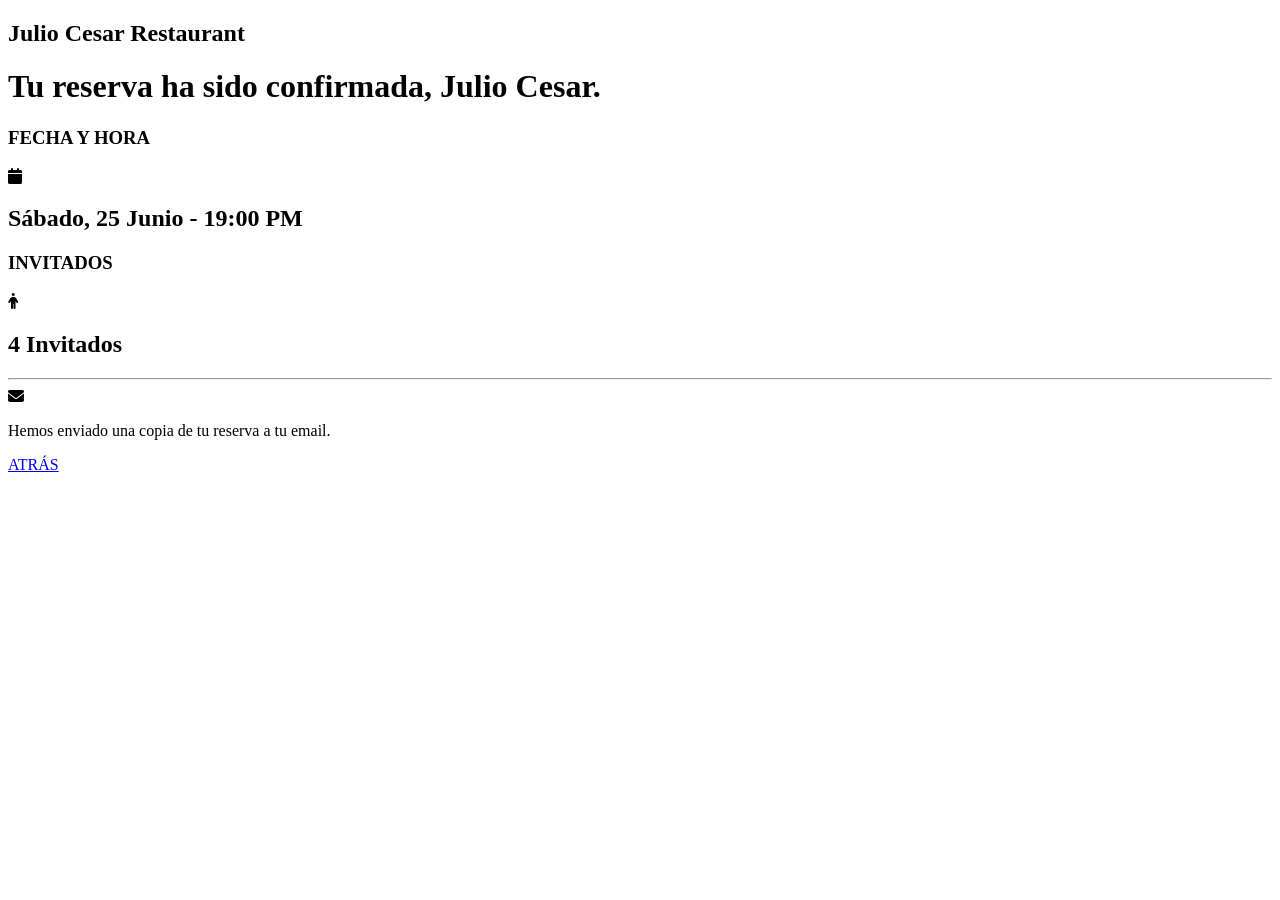
==== frontend/html/confirmacion.html @ 8170874b "agregando confirmacion html" ====
<!DOCTYPE html>
<html lang="en">
<head>
    <meta charset="UTF-8">
    <meta name="viewport" content="width=device-width, initial-scale=1.0">
    <title>Julio Cesar Restaurant</title>
    <link rel="stylesheet" href="../css/confirmacion.css">
    <link rel="stylesheet"
href="https://cdnjs.cloudflare.com/ajax/libs/font-awesome/6.5.1/css/all.min.css">
</head>
<body>
    <nav>
        <h2>Julio Cesar Restaurant</h2>
    </nav>
    <div class="container">
        <div class="titulo">
            <h1>Tu reserva ha sido confirmada, Julio Cesar.</h1>
        </div>
        <div class="fecha">
            <h3>FECHA Y HORA</h3>
            <div class="fecha-content">
                <i class="fa-solid fa-calendar"></i>
                <h2>Sábado, 25 Junio - 19:00 PM</h2>
            </div>
        </div>
        <div class="invitados">
            <h3>INVITADOS</h3>
            <div class="invitados-content">
                <i class="fa-solid fa-person"></i>
                <h2>4 Invitados</h2>
            </div>
        </div>
        <div class="email">
            <hr>
            <div class="email-content">
                <i class="fa-solid fa-envelope"></i>
                <p>Hemos enviado una copia de tu reserva a tu email.</p>
            </div>
        </div>
    </div>
    <a href="reservar_mesa.html" class="btn-volver">ATRÁS</a>
</body>
</html>
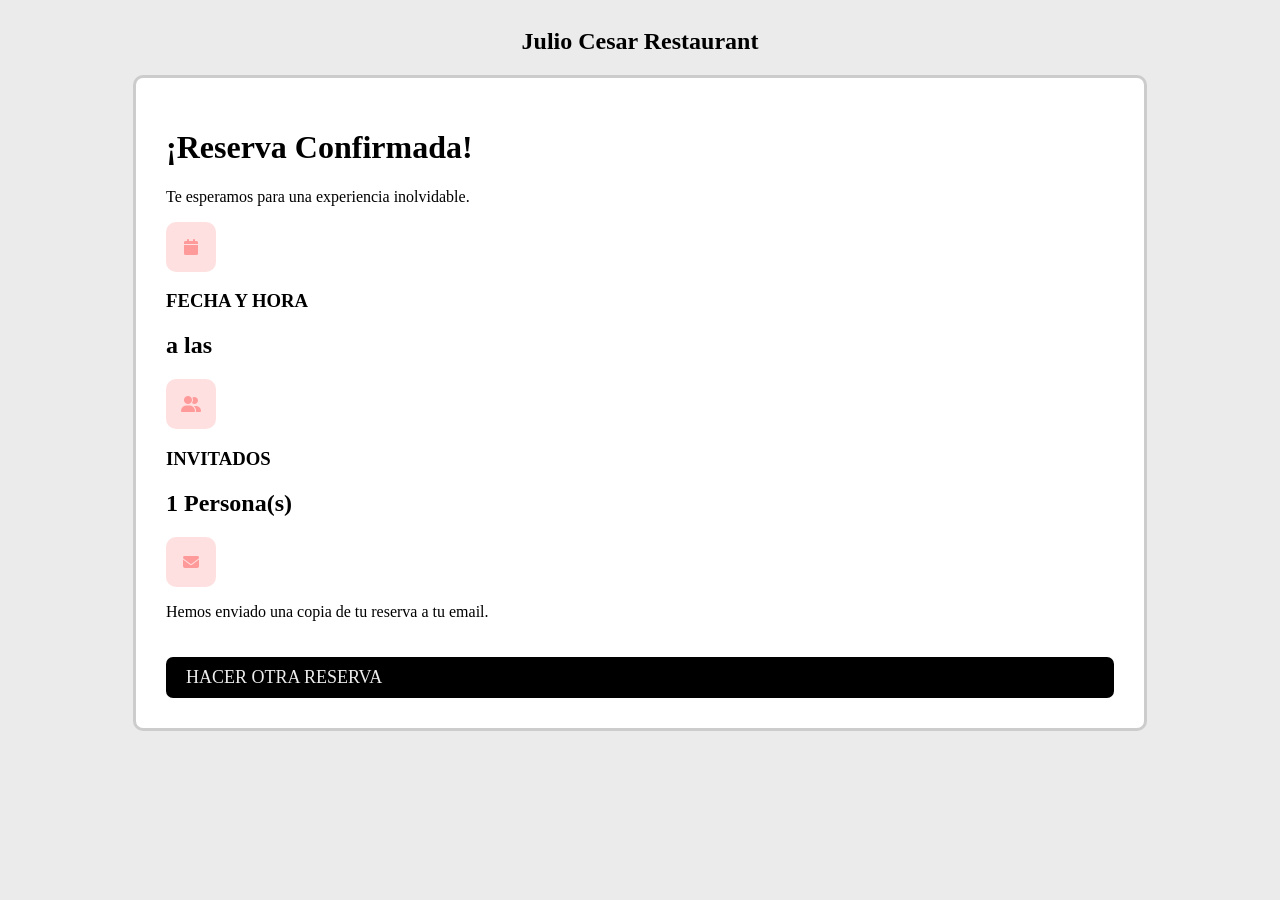
==== commit 455ec2fd: "mejora" ====
--- a/frontend/html/confirmacion.html
+++ b/frontend/html/confirmacion.html
@@ -1,43 +1,61 @@
 <!DOCTYPE html>
-<html lang="en">
+<html lang="es">
 <head>
     <meta charset="UTF-8">
-    <meta name="viewport" content="width=device-width, initial-scale=1.0">
-    <title>Julio Cesar Restaurant</title>
+    <meta name="viewport" content="width=device-width, initial-scale=1.0, maximum-scale=1.0, user-scalable=no">
+    <title>Reserva Confirmada</title>
     <link rel="stylesheet" href="../css/confirmacion.css">
-    <link rel="stylesheet"
-href="https://cdnjs.cloudflare.com/ajax/libs/font-awesome/6.5.1/css/all.min.css">
+    <link rel="stylesheet" href="https://cdnjs.cloudflare.com/ajax/libs/font-awesome/6.5.1/css/all.min.css">
 </head>
 <body>
     <nav>
         <h2>Julio Cesar Restaurant</h2>
     </nav>
-    <div class="container">
+    <main class="container">
         <div class="titulo">
-            <h1>Tu reserva ha sido confirmada, Julio Cesar.</h1>
+            <h1>¡Reserva Confirmada!</h1>
+            <p>Te esperamos para una experiencia inolvidable.</p>
         </div>
-        <div class="fecha">
-            <h3>FECHA Y HORA</h3>
-            <div class="fecha-content">
+        
+        <div class="resumen-card">
+            <div class="fila-resumen">
                 <i class="fa-solid fa-calendar"></i>
-                <h2>Sábado, 25 Junio - 19:00 PM</h2>
+                <div>
+                    <h3>FECHA Y HORA</h3>
+                    <h2 id="conf-fecha-hora">Cargando...</h2>
+                </div>
+            </div>
+            
+            <div class="fila-resumen">
+                <i class="fa-solid fa-user-group"></i>
+                <div>
+                    <h3>INVITADOS</h3>
+                    <h2 id="conf-invitados">Cargando...</h2>
+                </div>
             </div>
         </div>
-        <div class="invitados">
-            <h3>INVITADOS</h3>
-            <div class="invitados-content">
-                <i class="fa-solid fa-person"></i>
-                <h2>4 Invitados</h2>
-            </div>
+
+        <div class="email-nota">
+            <i class="fa-solid fa-envelope"></i>
+            <p>Hemos enviado una copia de tu reserva a tu email.</p>
         </div>
-        <div class="email">
-            <hr>
-            <div class="email-content">
-                <i class="fa-solid fa-envelope"></i>
-                <p>Hemos enviado una copia de tu reserva a tu email.</p>
-            </div>
-        </div>
-    </div>
-    <a href="reservar_mesa.html" class="btn-volver">ATRÁS</a>
+        
+        <a href="reservar_mesa.html" class="btn-volver">HACER OTRA RESERVA</a>
+    </main>
+
+    <script>
+        // Leer datos del localStorage para mostrarlos dinámicamente
+        document.addEventListener("DOMContentLoaded", () => {
+            const invitados = localStorage.getItem('reserva_invitados') || '1';
+            const fecha = localStorage.getItem('reserva_fecha') || '';
+            const hora = localStorage.getItem('reserva_hora') || '';
+
+            document.getElementById('conf-invitados').innerText = `${invitados} Persona(s)`;
+            
+            // Formatear la hora quitando los segundos (ej. de 19:00:00 a 19:00)
+            const horaFormateada = hora.substring(0, 5); 
+            document.getElementById('conf-fecha-hora').innerText = `${fecha} a las ${horaFormateada}`;
+        });
+    </script>
 </body>
 </html>
--- a/frontend/css/confirmacion.css
+++ b/frontend/css/confirmacion.css
@@ -0,0 +1,58 @@
+nav h2 {
+    text-align: center;
+}
+body {
+    display: flex;
+    flex-direction: column;
+    align-items: center;
+    background-color: rgb(235, 235, 235)
+}
+.container {
+    display: flex;
+    flex-direction: column;
+    background-color: white;
+    width: 75%;
+    border: 3px solid rgba(0, 0, 0, 0.2);
+    border-radius: 10px;
+    padding: 30px;
+}
+.fecha-content, .invitados-content, .email-content {
+    display: flex;
+    align-items: center;
+    gap: 20px;
+    margin: 0 20px 0 20px;
+}
+.fecha h3, .invitados h3 {
+    margin-bottom: 0;
+}
+.container i {
+    display: flex;
+    justify-content: center;
+    align-items: center;
+    width: 50px;
+    height: 50px;
+    border-radius: 10px;
+    background-color: rgba(255, 177, 177, 0.4);
+    color: rgba(255, 107, 107, 0.6);
+}
+.email hr {
+    border: 2px solid rgb(154, 154, 154, 0.6);
+}
+.email-content {
+    margin-top: 20px;
+    font-size: 22px;
+}
+.btn-volver {
+    margin-top: 20px;
+    padding: 10px 20px 10px 20px;
+    border-radius: 7px;
+    background-color: black;
+    color: rgb(238, 238, 238);
+    font-size: 18px;
+    text-decoration: none;
+    transition: 0.3s;
+}
+.btn-volver:hover {
+    background-color: rgb(50, 50, 50, 0.9);
+    color: white;
+}
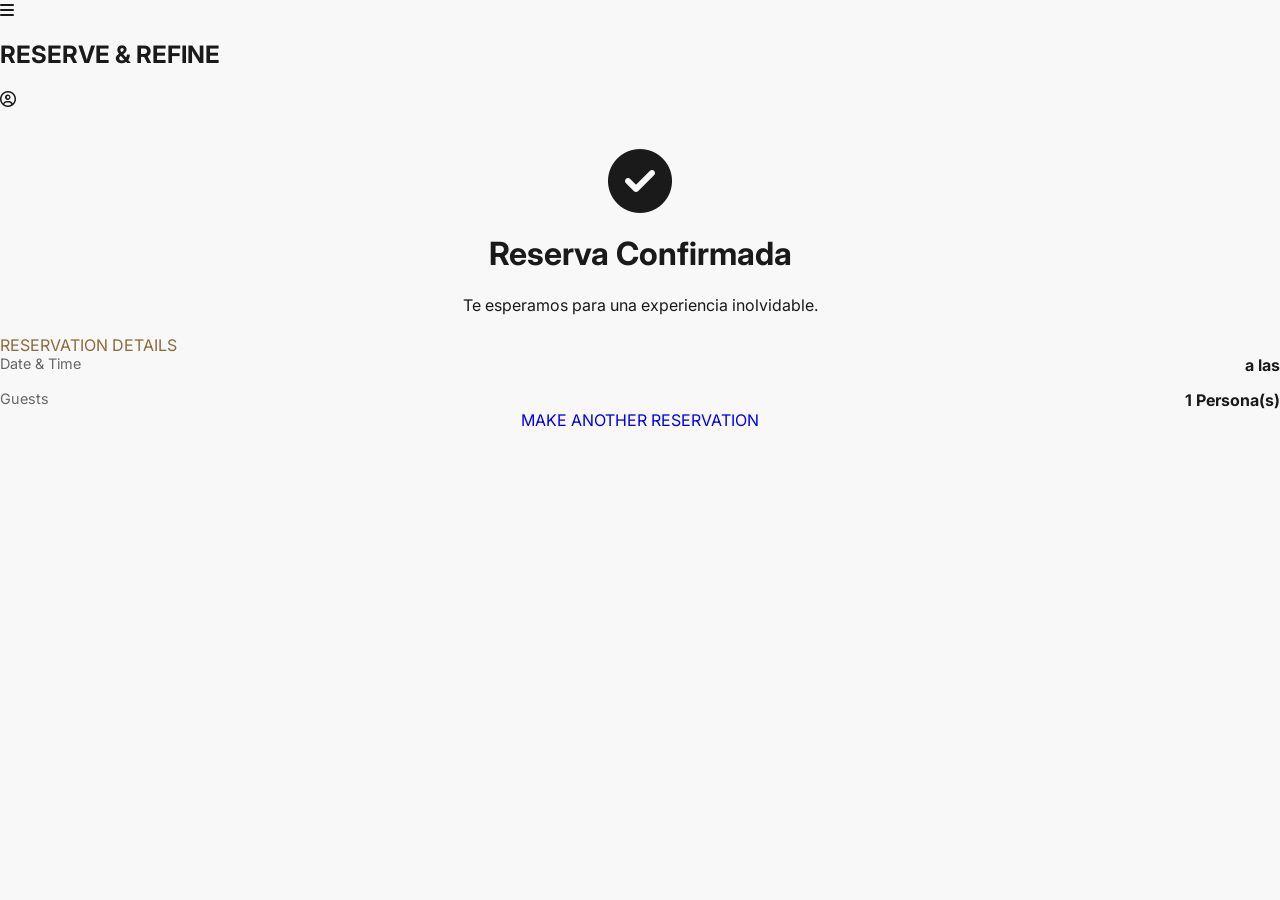
==== commit cb19fc08: "ds" ====
--- a/frontend/html/confirmacion.html
+++ b/frontend/html/confirmacion.html
@@ -4,55 +4,52 @@
     <meta charset="UTF-8">
     <meta name="viewport" content="width=device-width, initial-scale=1.0, maximum-scale=1.0, user-scalable=no">
     <title>Reserva Confirmada</title>
-    <link rel="stylesheet" href="../css/confirmacion.css">
+    <link rel="stylesheet" href="../css/global.css">
     <link rel="stylesheet" href="https://cdnjs.cloudflare.com/ajax/libs/font-awesome/6.5.1/css/all.min.css">
 </head>
 <body>
-    <nav>
-        <h2>Julio Cesar Restaurant</h2>
-    </nav>
-    <main class="container">
-        <div class="titulo">
-            <h1>¡Reserva Confirmada!</h1>
-            <p>Te esperamos para una experiencia inolvidable.</p>
-        </div>
+    <div class="app-container">
+        <header>
+            <i class="fa-solid fa-bars"></i>
+            <h2>RESERVE & REFINE</h2>
+            <i class="fa-regular fa-circle-user"></i>
+        </header>
         
-        <div class="resumen-card">
-            <div class="fila-resumen">
-                <i class="fa-solid fa-calendar"></i>
-                <div>
-                    <h3>FECHA Y HORA</h3>
-                    <h2 id="conf-fecha-hora">Cargando...</h2>
+        <main>
+            <div style="text-align: center; margin: 40px 0 20px;">
+                <i class="fa-solid fa-circle-check" style="font-size: 4rem; color: var(--accent-gold);"></i>
+                <h1>Reserva Confirmada</h1>
+                <p class="subtitle">Te esperamos para una experiencia inolvidable.</p>
+            </div>
+            
+            <div class="card" style="background-color: var(--accent-gold-light); border-color: var(--accent-gold);">
+                <div class="card-header" style="color: #8C6A3B;"><span>RESERVATION DETAILS</span></div>
+                <div style="display: flex; flex-direction: column; gap: 15px;">
+                    <div style="display: flex; justify-content: space-between;">
+                        <span style="color: #666; font-size: 0.9rem;">Date & Time</span>
+                        <strong id="conf-fecha-hora">...</strong>
+                    </div>
+                    <div style="display: flex; justify-content: space-between;">
+                        <span style="color: #666; font-size: 0.9rem;">Guests</span>
+                        <strong id="conf-invitados">...</strong>
+                    </div>
                 </div>
             </div>
-            
-            <div class="fila-resumen">
-                <i class="fa-solid fa-user-group"></i>
-                <div>
-                    <h3>INVITADOS</h3>
-                    <h2 id="conf-invitados">Cargando...</h2>
-                </div>
+
+            <div class="bottom-action">
+                <a href="reservar_mesa.html" class="btn-main" style="text-align: center; display: block; text-decoration: none;">
+                    MAKE ANOTHER RESERVATION
+                </a>
             </div>
-        </div>
-
-        <div class="email-nota">
-            <i class="fa-solid fa-envelope"></i>
-            <p>Hemos enviado una copia de tu reserva a tu email.</p>
-        </div>
-        
-        <a href="reservar_mesa.html" class="btn-volver">HACER OTRA RESERVA</a>
-    </main>
+        </main>
+    </div>
 
     <script>
-        // Leer datos del localStorage para mostrarlos dinámicamente
         document.addEventListener("DOMContentLoaded", () => {
             const invitados = localStorage.getItem('reserva_invitados') || '1';
             const fecha = localStorage.getItem('reserva_fecha') || '';
             const hora = localStorage.getItem('reserva_hora') || '';
-
-            document.getElementById('conf-invitados').innerText = `${invitados} Persona(s)`;
-            
-            // Formatear la hora quitando los segundos (ej. de 19:00:00 a 19:00)
+            document.getElementById('conf-invitados').innerText = invitados == 0 ? "Ir solo (0)" : `${invitados} Persona(s)`;
             const horaFormateada = hora.substring(0, 5); 
             document.getElementById('conf-fecha-hora').innerText = `${fecha} a las ${horaFormateada}`;
         });
--- a/frontend/css/global.css
+++ b/frontend/css/global.css
@@ -0,0 +1,247 @@
+/* Importar tipografía elegante */
+@import url('https://fonts.googleapis.com/css2?family=Playfair+Display:ital,wght@0,600;1,600&family=Inter:wght@300;400;600&display=swap');
+
+body {
+    background-color: #F8F8F8;
+    font-family: 'Inter', sans-serif;
+    margin: 0;
+    padding: 0;
+    color: #1A1A1A;
+}
+
+nav {
+    background-color: #F8F8F8;
+    padding: 20px 0;
+    border-bottom: 1px solid #EAEAEA;
+    position: sticky;
+    top: 0;
+    z-index: 100;
+}
+
+nav h2 {
+    text-align: center;
+    margin: 0;
+    font-family: 'Playfair Display', serif;
+    font-size: 1.5rem;
+    letter-spacing: 1px;
+}
+
+/* Contenedor centralizado y optimizado para móvil */
+.container {
+    max-width: 450px; /* Tamaño máximo para que se vea como app en PC */
+    margin: 0 auto;
+    padding: 30px 20px;
+    box-sizing: border-box;
+}
+
+.titulo h1 {
+    font-family: 'Playfair Display', serif;
+    font-size: 2.2rem;
+    margin-bottom: 10px;
+    text-align: center;
+}
+
+.titulo p, .subtitulo {
+    text-align: center;
+    color: #666;
+    font-size: 0.95rem;
+    line-height: 1.5;
+    margin-bottom: 30px;
+}
+
+/* Bloques de formularios (Paso 1 y Paso 2) */
+form {
+    display: flex;
+    flex-direction: column;
+    gap: 20px;
+}
+
+.bloque, .input-group {
+    background-color: #FFFFFF;
+    border: 1px solid #EAEAEA;
+    border-radius: 12px;
+    padding: 20px;
+    box-shadow: 0 2px 8px rgba(0,0,0,0.02);
+}
+
+.bloque h5, .input-group label {
+    margin: 0 0 15px 0;
+    font-size: 0.8rem;
+    letter-spacing: 1px;
+    color: #888;
+    text-transform: uppercase;
+}
+
+/* Inputs y Textareas */
+input[type="text"], input[type="email"], input[type="tel"], input[type="date"], textarea {
+    width: 100%;
+    border: none;
+    border-bottom: 1px solid #EAEAEA;
+    padding: 10px 0;
+    font-size: 1rem;
+    font-family: 'Inter', sans-serif;
+    box-sizing: border-box;
+    background-color: transparent;
+    transition: 0.3s;
+}
+
+input:focus, textarea:focus {
+    outline: none;
+    border-bottom: 1px solid #111;
+}
+
+/* Botones principales (Negros, redondeados y anchos) */
+.btn-submit, .btn-volver {
+    background-color: #111;
+    color: #FFF;
+    width: 100%;
+    padding: 18px;
+    border-radius: 10px;
+    font-size: 1rem;
+    font-weight: 600;
+    border: none;
+    cursor: pointer;
+    text-align: center;
+    text-decoration: none;
+    box-sizing: border-box;
+    transition: 0.2s;
+    margin-top: 10px;
+}
+
+.btn-submit:active, .btn-volver:active {
+    transform: scale(0.98);
+}
+
+/* Estilos de Radio Buttons (Calendario e invitados) */
+.numero-invitados, .bloques-tiempo {
+    display: flex;
+    flex-wrap: wrap;
+    gap: 10px;
+    justify-content: center;
+}
+
+.opcion-invitado input, .bloques-tiempo input {
+    display: none;
+}
+
+.opcion-invitado label, .bloques-tiempo label {
+    display: flex;
+    align-items: center;
+    justify-content: center;
+    border: 1px solid #CCC;
+    border-radius: 50%;
+    width: 45px;
+    height: 45px;
+    font-weight: 600;
+    cursor: pointer;
+    transition: all 0.2s;
+}
+
+.bloques-tiempo label {
+    border-radius: 8px;
+    width: auto;
+    padding: 10px 15px;
+}
+
+.opcion-invitado input:checked + label, .bloques-tiempo input:checked + label {
+    background-color: #F0E6D2; /* Color crema del mockup */
+    color: #8C6A3B;
+    border-color: #D4BE98;
+}
+
+/* --- Específico para Confirmación --- */
+.resumen-card {
+    background-color: #FFF;
+    border-radius: 12px;
+    padding: 25px;
+    border: 1px solid #EAEAEA;
+    margin-bottom: 20px;
+}
+
+.fila-resumen {
+    display: flex;
+    align-items: center;
+    gap: 20px;
+    margin-bottom: 25px;
+}
+
+.fila-resumen:last-child {
+    margin-bottom: 0;
+}
+
+.fila-resumen i {
+    font-size: 1.5rem;
+    color: #8C6A3B;
+    background-color: #F0E6D2;
+    padding: 15px;
+    border-radius: 10px;
+}
+
+.fila-resumen h3 { margin: 0 0 5px 0; font-size: 0.8rem; color: #888; }
+.fila-resumen h2 { margin: 0; font-size: 1.1rem; }
+
+.email-nota {
+    display: flex;
+    align-items: center;
+    gap: 15px;
+    background-color: #E9ECEF;
+    padding: 15px;
+    border-radius: 10px;
+    margin-bottom: 30px;
+    font-size: 0.9rem;
+    color: #555;
+}
+
+
+/* 📅 Calendario Interactivo (Grid) */
+.calendar-header {
+    display: flex;
+    justify-content: space-between;
+    align-items: center;
+    margin-bottom: 20px;
+}
+.calendar-header h3 {
+    margin: 0;
+    font-family: 'Playfair Display', serif;
+    font-size: 1.2rem;
+}
+.calendar-header i { cursor: pointer; color: var(--text-muted); }
+
+.calendar-grid {
+    display: grid;
+    grid-template-columns: repeat(7, 1fr);
+    gap: 10px;
+    text-align: center;
+}
+
+.day-name {
+    font-size: 0.75rem;
+    color: var(--text-muted);
+    font-weight: 600;
+    margin-bottom: 5px;
+}
+
+.calendar-grid input { display: none; }
+
+.calendar-grid label {
+    display: flex;
+    align-items: center;
+    justify-content: center;
+    width: 38px;
+    height: 38px;
+    border-radius: 50%;
+    margin: 0 auto;
+    cursor: pointer;
+    font-weight: 500;
+    transition: all 0.2s;
+}
+
+.calendar-grid label:hover { background-color: var(--border-color); }
+
+.calendar-grid input:checked + label {
+    background-color: var(--accent-gold);
+    color: #fff;
+    box-shadow: 0 4px 10px rgba(185, 141, 88, 0.4);
+}
+
+.day-empty { width: 38px; height: 38px; } /* Para rellenar días en blanco del mes */
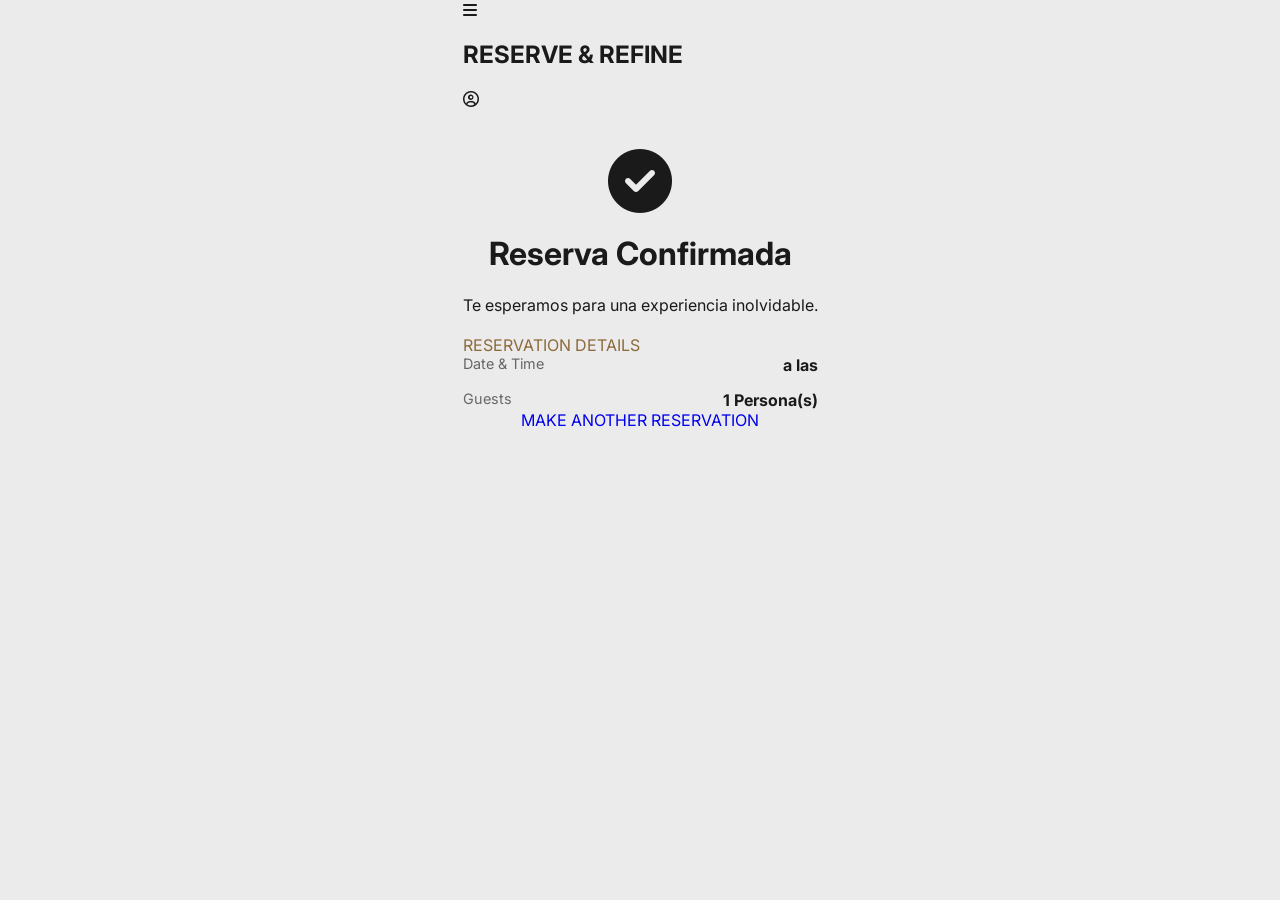
==== commit 96c77e84: "sd" ====
--- a/frontend/html/confirmacion.html
+++ b/frontend/html/confirmacion.html
@@ -5,6 +5,7 @@
     <meta name="viewport" content="width=device-width, initial-scale=1.0, maximum-scale=1.0, user-scalable=no">
     <title>Reserva Confirmada</title>
     <link rel="stylesheet" href="../css/global.css">
+    <link rel="stylesheet" href="../css/confirmacion.css">
     <link rel="stylesheet" href="https://cdnjs.cloudflare.com/ajax/libs/font-awesome/6.5.1/css/all.min.css">
 </head>
 <body>
--- a/frontend/css/confirmacion.css
+++ b/frontend/css/confirmacion.css
@@ -0,0 +1,58 @@
+nav h2 {
+    text-align: center;
+}
+body {
+    display: flex;
+    flex-direction: column;
+    align-items: center;
+    background-color: rgb(235, 235, 235)
+}
+.container {
+    display: flex;
+    flex-direction: column;
+    background-color: white;
+    width: 75%;
+    border: 3px solid rgba(0, 0, 0, 0.2);
+    border-radius: 10px;
+    padding: 30px;
+}
+.fecha-content, .invitados-content, .email-content {
+    display: flex;
+    align-items: center;
+    gap: 20px;
+    margin: 0 20px 0 20px;
+}
+.fecha h3, .invitados h3 {
+    margin-bottom: 0;
+}
+.container i {
+    display: flex;
+    justify-content: center;
+    align-items: center;
+    width: 50px;
+    height: 50px;
+    border-radius: 10px;
+    background-color: rgba(255, 177, 177, 0.4);
+    color: rgba(255, 107, 107, 0.6);
+}
+.email hr {
+    border: 2px solid rgb(154, 154, 154, 0.6);
+}
+.email-content {
+    margin-top: 20px;
+    font-size: 22px;
+}
+.btn-volver {
+    margin-top: 20px;
+    padding: 10px 20px 10px 20px;
+    border-radius: 7px;
+    background-color: black;
+    color: rgb(238, 238, 238);
+    font-size: 18px;
+    text-decoration: none;
+    transition: 0.3s;
+}
+.btn-volver:hover {
+    background-color: rgb(50, 50, 50, 0.9);
+    color: white;
+}
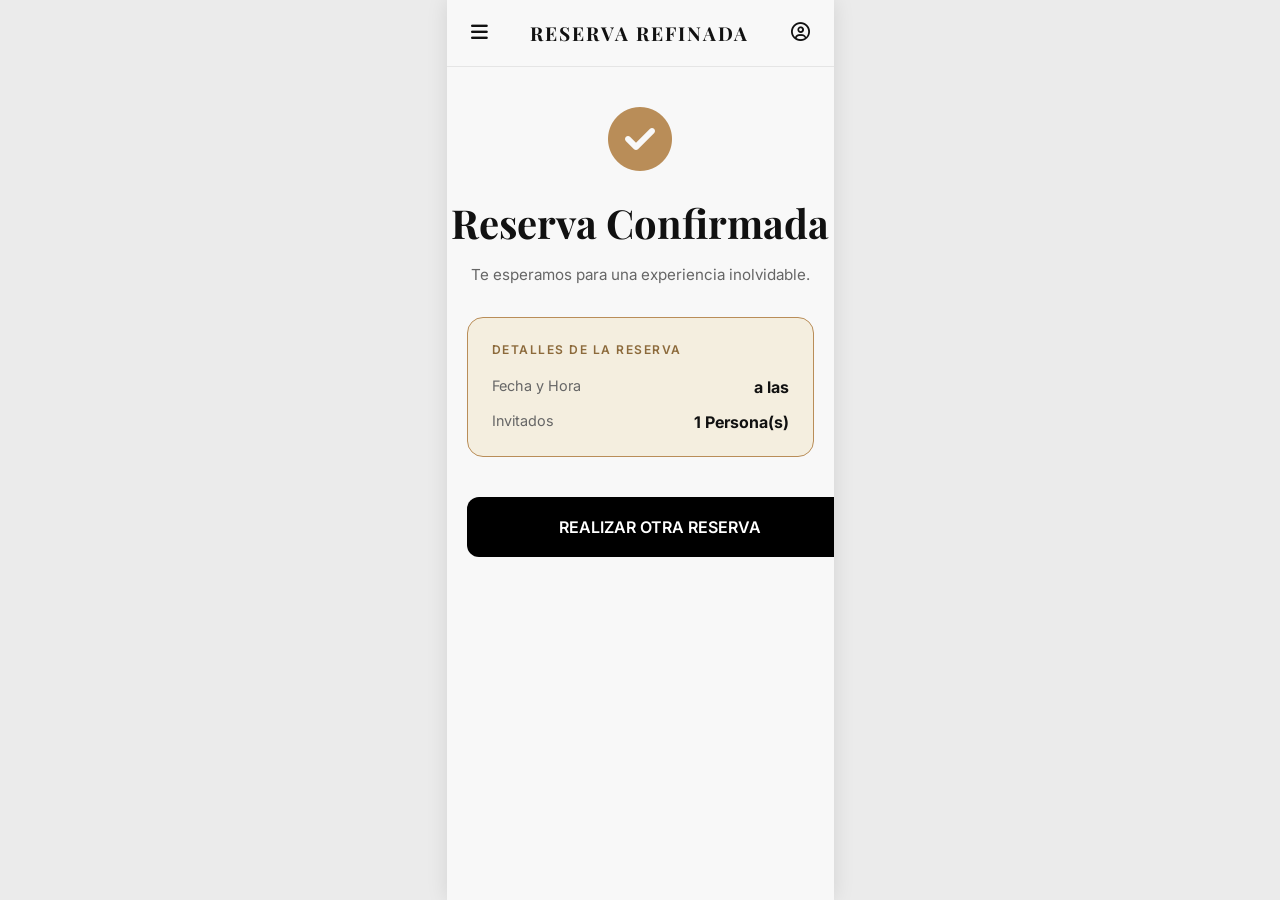
==== commit 4bd3d659: "Traduccion confirmacion" ====
--- a/frontend/html/confirmacion.html
+++ b/frontend/html/confirmacion.html
@@ -12,7 +12,7 @@
     <div class="app-container">
         <header>
             <i class="fa-solid fa-bars"></i>
-            <h2>RESERVE & REFINE</h2>
+            <h2>RESERVA REFINADA</h2>
             <i class="fa-regular fa-circle-user"></i>
         </header>
         
@@ -24,14 +24,14 @@
             </div>
             
             <div class="card" style="background-color: var(--accent-gold-light); border-color: var(--accent-gold);">
-                <div class="card-header" style="color: #8C6A3B;"><span>RESERVATION DETAILS</span></div>
+                <div class="card-header" style="color: #8C6A3B;"><span>DETALLES DE LA RESERVA</span></div>
                 <div style="display: flex; flex-direction: column; gap: 15px;">
                     <div style="display: flex; justify-content: space-between;">
-                        <span style="color: #666; font-size: 0.9rem;">Date & Time</span>
+                        <span style="color: #666; font-size: 0.9rem;">Fecha y Hora</span>
                         <strong id="conf-fecha-hora">...</strong>
                     </div>
                     <div style="display: flex; justify-content: space-between;">
-                        <span style="color: #666; font-size: 0.9rem;">Guests</span>
+                        <span style="color: #666; font-size: 0.9rem;">Invitados</span>
                         <strong id="conf-invitados">...</strong>
                     </div>
                 </div>
@@ -39,7 +39,7 @@
 
             <div class="bottom-action">
                 <a href="reservar_mesa.html" class="btn-main" style="text-align: center; display: block; text-decoration: none;">
-                    MAKE ANOTHER RESERVATION
+                    REALIZAR OTRA RESERVA
                 </a>
             </div>
         </main>
@@ -56,4 +56,4 @@
         });
     </script>
 </body>
-</html>+</html>
--- a/frontend/css/global.css
+++ b/frontend/css/global.css
@@ -1,210 +1,141 @@
-/* Importar tipografía elegante */
-@import url('https://fonts.googleapis.com/css2?family=Playfair+Display:ital,wght@0,600;1,600&family=Inter:wght@300;400;600&display=swap');
+@import url('https://fonts.googleapis.com/css2?family=Inter:wght@400;500;600&family=Playfair+Display:wght@600;700&display=swap');
+
+/* Aquí están las variables que faltaban */
+:root {
+    --primary-bg: #F8F8F8;
+    --card-bg: #FFFFFF;
+    --text-main: #111111;
+    --text-muted: #666666;
+    --accent-gold: #B98D58; 
+    --accent-gold-light: #F4EEDF;
+    --border-color: #E5E5E5;
+}
 
 body {
-    background-color: #F8F8F8;
-    font-family: 'Inter', sans-serif;
     margin: 0;
     padding: 0;
-    color: #1A1A1A;
-}
-
-nav {
-    background-color: #F8F8F8;
-    padding: 20px 0;
-    border-bottom: 1px solid #EAEAEA;
+    font-family: 'Inter', sans-serif;
+    background-color: #ECECEC;
+    color: var(--text-main);
+    -webkit-font-smoothing: antialiased;
+}
+
+/* El contenedor principal que tu HTML estaba buscando */
+.app-container {
+    max-width: 420px; 
+    margin: 0 auto;
+    background-color: var(--primary-bg);
+    min-height: 100vh;
+    display: flex;
+    flex-direction: column;
+    box-shadow: 0 0 20px rgba(0,0,0,0.1);
+    position: relative;
+    overflow-x: hidden;
+}
+
+header {
+    display: flex;
+    justify-content: space-between;
+    align-items: center;
+    padding: 20px 24px;
+    background-color: var(--primary-bg);
+    border-bottom: 1px solid var(--border-color);
     position: sticky;
     top: 0;
     z-index: 100;
 }
 
-nav h2 {
-    text-align: center;
+header h2 {
+    font-family: 'Playfair Display', serif;
+    font-size: 1.2rem;
+    letter-spacing: 2px;
     margin: 0;
+    text-transform: uppercase;
+}
+
+header i { font-size: 1.2rem; color: var(--text-main); cursor: pointer; }
+
+h1 {
     font-family: 'Playfair Display', serif;
-    font-size: 1.5rem;
-    letter-spacing: 1px;
-}
-
-/* Contenedor centralizado y optimizado para móvil */
-.container {
-    max-width: 450px; /* Tamaño máximo para que se vea como app en PC */
-    margin: 0 auto;
-    padding: 30px 20px;
-    box-sizing: border-box;
-}
-
-.titulo h1 {
-    font-family: 'Playfair Display', serif;
-    font-size: 2.2rem;
-    margin-bottom: 10px;
-    text-align: center;
-}
-
-.titulo p, .subtitulo {
-    text-align: center;
-    color: #666;
+    font-size: 2.5rem;
+    text-align: center;
+    margin: 25px 0 10px;
+    color: var(--text-main);
+}
+
+p.subtitle {
+    text-align: center;
+    color: var(--text-muted);
     font-size: 0.95rem;
+    padding: 0 24px;
+    margin-bottom: 30px;
     line-height: 1.5;
-    margin-bottom: 30px;
-}
-
-/* Bloques de formularios (Paso 1 y Paso 2) */
-form {
-    display: flex;
-    flex-direction: column;
-    gap: 20px;
-}
-
-.bloque, .input-group {
-    background-color: #FFFFFF;
-    border: 1px solid #EAEAEA;
-    border-radius: 12px;
-    padding: 20px;
-    box-shadow: 0 2px 8px rgba(0,0,0,0.02);
-}
-
-.bloque h5, .input-group label {
-    margin: 0 0 15px 0;
-    font-size: 0.8rem;
-    letter-spacing: 1px;
-    color: #888;
+}
+
+/* Las tarjetas que usa tu HTML */
+.card {
+    background-color: var(--card-bg);
+    border: 1px solid var(--border-color);
+    border-radius: 16px;
+    margin: 0 20px 20px;
+    padding: 24px;
+}
+
+.card-header {
+    font-size: 0.75rem;
     text-transform: uppercase;
-}
-
-/* Inputs y Textareas */
-input[type="text"], input[type="email"], input[type="tel"], input[type="date"], textarea {
-    width: 100%;
-    border: none;
-    border-bottom: 1px solid #EAEAEA;
-    padding: 10px 0;
-    font-size: 1rem;
-    font-family: 'Inter', sans-serif;
-    box-sizing: border-box;
-    background-color: transparent;
-    transition: 0.3s;
-}
-
-input:focus, textarea:focus {
-    outline: none;
-    border-bottom: 1px solid #111;
-}
-
-/* Botones principales (Negros, redondeados y anchos) */
-.btn-submit, .btn-volver {
-    background-color: #111;
-    color: #FFF;
-    width: 100%;
-    padding: 18px;
-    border-radius: 10px;
-    font-size: 1rem;
+    letter-spacing: 1.5px;
+    color: var(--text-main);
+    margin-bottom: 20px;
+    display: flex;
+    justify-content: space-between;
     font-weight: 600;
-    border: none;
-    cursor: pointer;
-    text-align: center;
-    text-decoration: none;
-    box-sizing: border-box;
-    transition: 0.2s;
-    margin-top: 10px;
-}
-
-.btn-submit:active, .btn-volver:active {
-    transform: scale(0.98);
-}
-
-/* Estilos de Radio Buttons (Calendario e invitados) */
-.numero-invitados, .bloques-tiempo {
-    display: flex;
-    flex-wrap: wrap;
-    gap: 10px;
-    justify-content: center;
-}
-
-.opcion-invitado input, .bloques-tiempo input {
-    display: none;
-}
-
-.opcion-invitado label, .bloques-tiempo label {
-    display: flex;
-    align-items: center;
-    justify-content: center;
-    border: 1px solid #CCC;
-    border-radius: 50%;
+}
+
+/* Selector de Invitados */
+.guest-selector {
+    display: flex;
+    justify-content: space-between;
+    gap: 8px;
+}
+
+.guest-selector input { display: none; }
+
+.guest-selector label {
+    display: flex;
+    align-items: center;
+    justify-content: center;
     width: 45px;
     height: 45px;
-    font-weight: 600;
-    cursor: pointer;
-    transition: all 0.2s;
-}
-
-.bloques-tiempo label {
-    border-radius: 8px;
-    width: auto;
-    padding: 10px 15px;
-}
-
-.opcion-invitado input:checked + label, .bloques-tiempo input:checked + label {
-    background-color: #F0E6D2; /* Color crema del mockup */
-    color: #8C6A3B;
-    border-color: #D4BE98;
-}
-
-/* --- Específico para Confirmación --- */
-.resumen-card {
-    background-color: #FFF;
-    border-radius: 12px;
-    padding: 25px;
-    border: 1px solid #EAEAEA;
+    border-radius: 50%;
+    border: 1px solid var(--border-color);
+    font-weight: 500;
+    color: var(--text-main);
+    transition: all 0.3s ease;
+    cursor: pointer;
+}
+
+.guest-selector input:checked + label {
+    background-color: var(--accent-gold);
+    color: #fff;
+    border-color: var(--accent-gold);
+    box-shadow: 0 4px 10px rgba(185, 141, 88, 0.4);
+}
+
+/* Calendario Interactivo */
+.calendar-header {
+    display: flex;
+    justify-content: space-between;
+    align-items: center;
     margin-bottom: 20px;
 }
 
-.fila-resumen {
-    display: flex;
-    align-items: center;
-    gap: 20px;
-    margin-bottom: 25px;
-}
-
-.fila-resumen:last-child {
-    margin-bottom: 0;
-}
-
-.fila-resumen i {
-    font-size: 1.5rem;
-    color: #8C6A3B;
-    background-color: #F0E6D2;
-    padding: 15px;
-    border-radius: 10px;
-}
-
-.fila-resumen h3 { margin: 0 0 5px 0; font-size: 0.8rem; color: #888; }
-.fila-resumen h2 { margin: 0; font-size: 1.1rem; }
-
-.email-nota {
-    display: flex;
-    align-items: center;
-    gap: 15px;
-    background-color: #E9ECEF;
-    padding: 15px;
-    border-radius: 10px;
-    margin-bottom: 30px;
-    font-size: 0.9rem;
-    color: #555;
-}
-
-
-/* 📅 Calendario Interactivo (Grid) */
-.calendar-header {
-    display: flex;
-    justify-content: space-between;
-    align-items: center;
-    margin-bottom: 20px;
-}
 .calendar-header h3 {
     margin: 0;
     font-family: 'Playfair Display', serif;
     font-size: 1.2rem;
 }
+
 .calendar-header i { cursor: pointer; color: var(--text-muted); }
 
 .calendar-grid {
@@ -244,4 +175,162 @@
     box-shadow: 0 4px 10px rgba(185, 141, 88, 0.4);
 }
 
-.day-empty { width: 38px; height: 38px; } /* Para rellenar días en blanco del mes */+.day-empty { width: 38px; height: 38px; } 
+
+/* Selector de Horas */
+.time-selector {
+    display: grid;
+    grid-template-columns: 1fr 1fr;
+    gap: 12px;
+}
+
+.time-selector input { display: none; }
+
+.time-selector label {
+    display: flex;
+    align-items: center;
+    justify-content: center;
+    padding: 16px;
+    border: 1px solid var(--border-color);
+    border-radius: 12px;
+    font-weight: 500;
+    transition: all 0.3s ease;
+    cursor: pointer;
+}
+
+.time-selector input:checked + label {
+    background-color: var(--accent-gold-light);
+    border-color: var(--accent-gold);
+    color: var(--text-main);
+}
+
+/* Inputs de texto */
+.date-input, input[type="text"], input[type="email"], input[type="tel"], textarea, select {
+    width: 100%;
+    padding: 15px 0;
+    font-family: 'Inter', sans-serif;
+    font-size: 1rem;
+    border: none;
+    border-bottom: 1px solid var(--border-color);
+    background-color: transparent;
+    box-sizing: border-box;
+    transition: 0.3s;
+    color: var(--text-main);
+}
+
+.date-input:focus, input:focus, textarea:focus, select:focus {
+    outline: none;
+    border-bottom: 1px solid var(--text-main);
+}
+
+/* Botón Principal */
+.bottom-action {
+    padding: 20px;
+    margin-top: 10px;
+}
+
+.btn-main {
+    background-color: #000;
+    color: #fff;
+    width: 100%;
+    padding: 20px;
+    border-radius: 12px;
+    font-size: 1rem;
+    font-weight: 600;
+    border: none;
+    display: flex;
+    justify-content: space-between;
+    align-items: center;
+    cursor: pointer;
+    transition: 0.2s;
+}
+
+.btn-main:active { transform: scale(0.98); }
+
+
+/* 🪑 Selector de Mesas en Grilla (5 columnas para Mobile) */
+.table-selector {
+    display: grid;
+    grid-template-columns: repeat(5, 1fr);
+    gap: 8px;
+}
+.table-selector input { display: none; }
+.table-selector label {
+    display: flex;
+    align-items: center;
+    justify-content: center;
+    height: 40px;
+    border: 1px solid var(--border-color);
+    border-radius: 8px;
+    font-weight: 500;
+    font-size: 0.9rem;
+    cursor: pointer;
+    transition: all 0.2s ease;
+}
+.table-selector input:checked + label {
+    background-color: var(--accent-gold);
+    color: #fff;
+    border-color: var(--accent-gold);
+}
+
+/* 🏢 Ventana Flotante (Modal) del Mapa */
+.modal {
+    display: none; 
+    position: fixed; 
+    top: 0; left: 0; 
+    width: 100%; height: 100%; 
+    background-color: rgba(0, 0, 0, 0.5); 
+    z-index: 2000; 
+    align-items: center; 
+    justify-content: center;
+}
+.modal.active { display: flex; }
+.modal-content {
+    background-color: var(--card-bg);
+    border-radius: 16px;
+    padding: 24px;
+    width: 88%;
+    max-width: 360px;
+    box-shadow: 0 10px 25px rgba(0,0,0,0.1);
+    position: relative;
+    animation: fadeInModal 0.3s ease;
+}
+.modal-close {
+    position: absolute;
+    top: 15px; right: 15px;
+    font-size: 1.4rem;
+    cursor: pointer;
+    color: var(--text-muted);
+}
+.restaurant-map-preview {
+    display: grid;
+    grid-template-columns: repeat(3, 1fr);
+    gap: 10px;
+    background: #f3f3f3;
+    padding: 12px;
+    border-radius: 12px;
+}
+.map-table-box {
+    background: #fff;
+    border: 1px solid var(--border-color);
+    border-radius: 6px;
+    padding: 8px;
+    font-size: 0.75rem;
+    font-weight: bold;
+    text-align: center;
+}
+.map-stage {
+    grid-column: span 3;
+    background: #111;
+    color: #fff;
+    padding: 5px;
+    border-radius: 4px;
+    font-size: 0.7rem;
+    letter-spacing: 1px;
+    text-align: center;
+    margin-bottom: 5px;
+}
+@keyframes fadeInModal {
+    from { opacity: 0; transform: scale(0.95); }
+    to { opacity: 1; transform: scale(1); }
+}
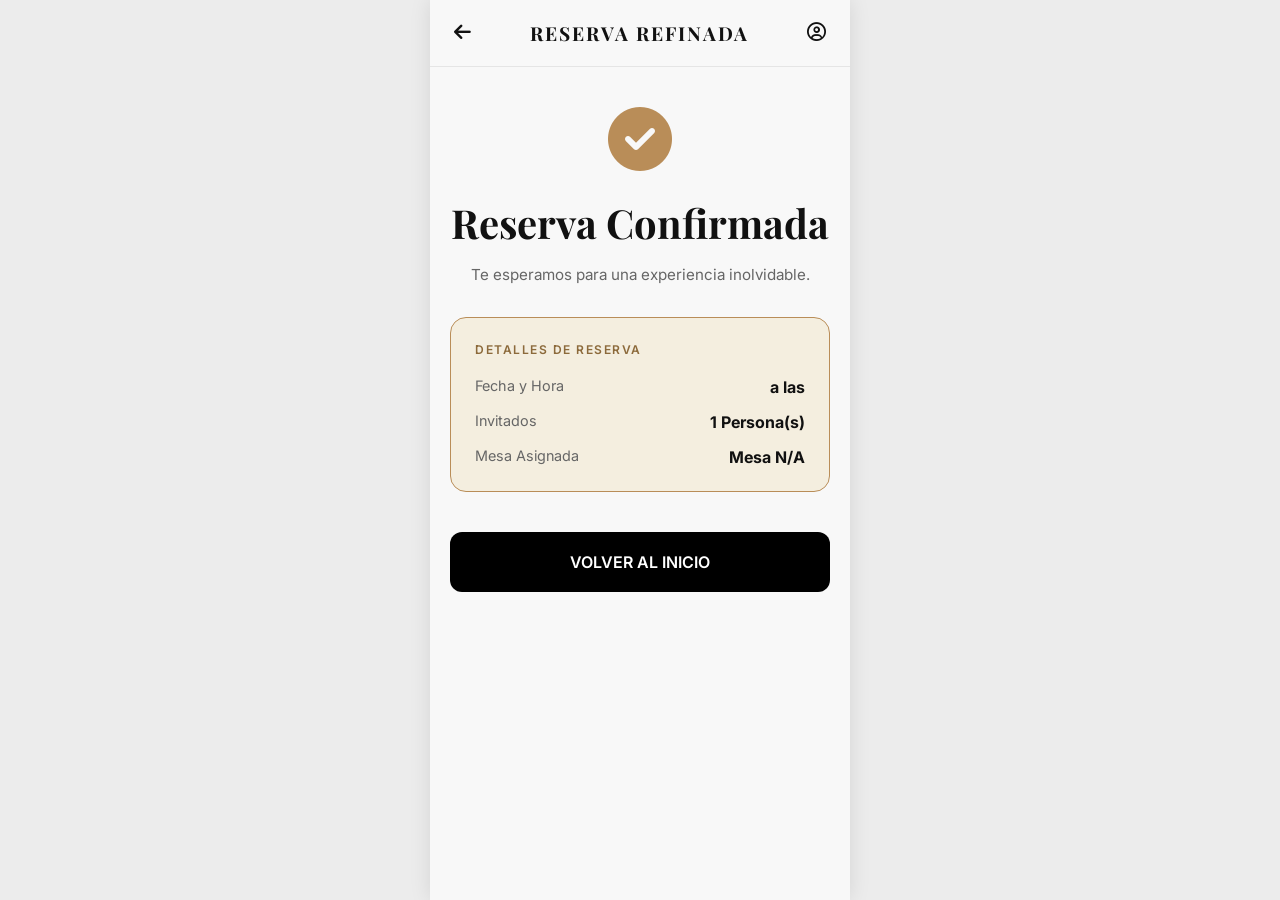
==== commit 5f6c40b0: "mejora visual" ====
--- a/frontend/html/confirmacion.html
+++ b/frontend/html/confirmacion.html
@@ -5,13 +5,12 @@
     <meta name="viewport" content="width=device-width, initial-scale=1.0, maximum-scale=1.0, user-scalable=no">
     <title>Reserva Confirmada</title>
     <link rel="stylesheet" href="../css/global.css">
-    <link rel="stylesheet" href="../css/confirmacion.css">
     <link rel="stylesheet" href="https://cdnjs.cloudflare.com/ajax/libs/font-awesome/6.5.1/css/all.min.css">
 </head>
 <body>
     <div class="app-container">
         <header>
-            <i class="fa-solid fa-bars"></i>
+            <i class="fa-solid fa-arrow-left" onclick="window.location.href='index.html'" style="cursor: pointer;"></i>
             <h2>RESERVA REFINADA</h2>
             <i class="fa-regular fa-circle-user"></i>
         </header>
@@ -24,7 +23,7 @@
             </div>
             
             <div class="card" style="background-color: var(--accent-gold-light); border-color: var(--accent-gold);">
-                <div class="card-header" style="color: #8C6A3B;"><span>DETALLES DE LA RESERVA</span></div>
+                <div class="card-header" style="color: #8C6A3B;"><span>DETALLES DE RESERVA</span></div>
                 <div style="display: flex; flex-direction: column; gap: 15px;">
                     <div style="display: flex; justify-content: space-between;">
                         <span style="color: #666; font-size: 0.9rem;">Fecha y Hora</span>
@@ -34,12 +33,16 @@
                         <span style="color: #666; font-size: 0.9rem;">Invitados</span>
                         <strong id="conf-invitados">...</strong>
                     </div>
+                    <div style="display: flex; justify-content: space-between;">
+                        <span style="color: #666; font-size: 0.9rem;">Mesa Asignada</span>
+                        <strong id="conf-mesa">...</strong>
+                    </div>
                 </div>
             </div>
 
-            <div class="bottom-action">
-                <a href="reservar_mesa.html" class="btn-main" style="text-align: center; display: block; text-decoration: none;">
-                    REALIZAR OTRA RESERVA
+            <div class="bottom-action" style="box-sizing: border-box;">
+                <a href="index.html" class="btn-main">
+                    VOLVER AL INICIO
                 </a>
             </div>
         </main>
@@ -48,12 +51,16 @@
     <script>
         document.addEventListener("DOMContentLoaded", () => {
             const invitados = localStorage.getItem('reserva_invitados') || '1';
+            const mesa = localStorage.getItem('reserva_mesa') || 'N/A';
             const fecha = localStorage.getItem('reserva_fecha') || '';
             const hora = localStorage.getItem('reserva_hora') || '';
+            
             document.getElementById('conf-invitados').innerText = invitados == 0 ? "Ir solo (0)" : `${invitados} Persona(s)`;
+            document.getElementById('conf-mesa').innerText = `Mesa ${mesa}`;
+            
             const horaFormateada = hora.substring(0, 5); 
             document.getElementById('conf-fecha-hora').innerText = `${fecha} a las ${horaFormateada}`;
         });
     </script>
 </body>
-</html>
+</html>
--- a/frontend/css/global.css
+++ b/frontend/css/global.css
@@ -239,10 +239,13 @@
     font-weight: 600;
     border: none;
     display: flex;
-    justify-content: space-between;
-    align-items: center;
+    justify-content: center; /* Centrado perfecto para todos los botones */
+    align-items: center;
+    gap: 10px; /* Separación armónica si el botón tiene un ícono */
     cursor: pointer;
     transition: 0.2s;
+    box-sizing: border-box; /* ESTO EVITA QUE SE VAYA A LA DERECHA */
+    text-decoration: none; /* Asegura que los enlaces no tengan rayita abajo */
 }
 
 .btn-main:active { transform: scale(0.98); }
